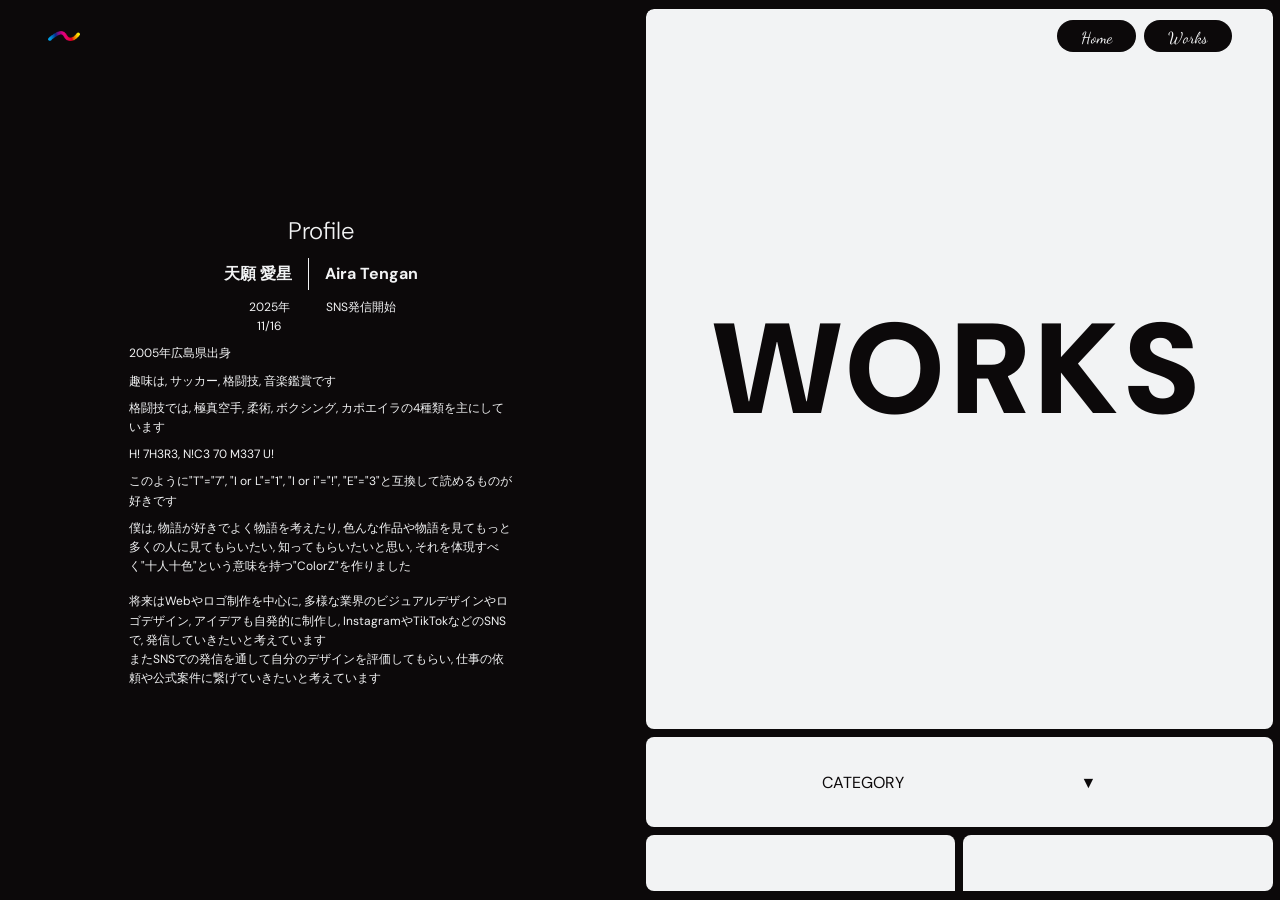
==== index.html @ 40a06f18 "Update index.html" ====
<!DOCTYPE html>
<html lang="ja">

<head>
    <meta charset="utf-8">
    <meta name="viewport" content="width=device-width, initial-scale=1.0">
    <title>works - portfolio</title>

    <link rel="stylesheet" href="css/style.css">
    <link rel="stylesheet" href="css/modaal.css">
</head>

<body class="works">
    <header class="header">
        <h1 class="logo">
            <a href="">
                <img src="img/site_logo.png" alt="logo">
            </a>
        </h1>

        <nav class="nav">
            <ul class="menu">
                <li><a href="https://se0ng.github.io/portfolio-home/"><img src="img/home" alt="">Home</a></li>
                <li><a href=""><img src="img/works" alt="">Works</a></li>
            </ul>
        </nav>

        <input class="check" id="check" type="checkbox">
        <label class="menu-btn" for="check">
            <span class="bar bar-1"></span>
            <span class="bar bar-2"></span>
            <span class="bar bar-3"></span>
        </label>
    </header>

    
    <main class="inner">
        <section class="max-view">

            <div class="view-left-half">
                <div class="sp-box"></div>
                <div class="profile-inner">
                    <h1 class="profile-title">Profile</h1>
                    <h2 class="profile-name">天願 愛星<span></span>Aira Tengan</h2>
                    <dl class="topic-list">
                        <dt>2025年 11/16</dt>
                        <dd>SNS発信開始</dd>
                    </dl>

                    <div class="s-pr">
                        <p>2005年広島県出身</p>
                        <p>趣味は, サッカー, 格闘技, 音楽鑑賞です</p>
                        <p>格闘技では, 極真空手, 柔術, ボクシング, カポエイラの4種類を主にしています</p>
                        <p>H! 7H3R3, N!C3 70 M337 U!</p>
                        <p>このように"T"="7", "I or L"="1", "I or i"="!", "E"="3"と互換して読めるものが好きです</p>
                        <p>僕は, 物語が好きでよく物語を考えたり, 色んな作品や物語を見てもっと多くの人に見てもらいたい,
                            知ってもらいたいと思い, それを体現すべく"十人十色"という意味を持つ"ColorZ"を作りました</p>
                    </div>

                    <div class="message">
                        <p>将来はWebやロゴ制作を中心に, 多様な業界のビジュアルデザインやロゴデザイン, アイデアも自発的に制作し, 
                            InstagramやTikTokなどのSNSで, 発信していきたいと考えています</p>
                        <p>またSNSでの発信を通して自分のデザインを評価してもらい, 仕事の依頼や公式案件に繋げていきたいと考えています</p>
                    </div>
                </div>
            </div>

            <div class="view-right-half">
                <div class="works-grid">
                    <div class="box">
                        <h2 class="title">WORKS</h2>
                    </div>

                    <div class="category">
                        <div class="category-btn">
                            <p class="">CATEGORY</p><span class="">▼</span>
                        </div>

                        <div class="categories">
                            <ul class="tags-list">
                                <li><a href="#">All</a></li>
                                <li><a href="#logo">LOGO</a></li>
                                <li><a href="#graphic">GRAPHIC</a></li>
                                <li><a href="#web">WEB</a></li>
                                <li><a href="#ui">UI</a></li>
                            </ul>
                            <ul class="used-apps-list">
                                <li><a href="#html">HTML</a></li>
                                <li><a href="#css">CSS</a></li>
                                <li><a href="#java-script">JAVA SCRIPT</a></li>
                                <li><a href="#vs-code">VS CODE</a></li>
                                <li><a href="#illustrator">ILLUSTRATOR</a></li>
                                <li><a href="#photoshop">PHOTOSHOP</a></li>
                                <li><a href="#after-effects">AFTER EFFECTS</a></li>
                                <li><a href="#xd">XD</a></li>
                                <li><a href="#figma">FIGMA</a></li>
                            </ul>
                        </div>
                    </div>

                    <div class="works-list">
                        <div class="works-item" data-modal="modal1">
                            <div class="works-item-inner">
                                <div class="works-img">
                                    <img src="img/works-img/works1-1.png" alt="works1">
                                </div>
                                <p class="works-item-txt">MY DESIGN WORKS</p>
                                <h3 class="works-item-title">LOGO - ColorZ</h3>
                                <ul class="tags">
                                    <li id="logo"><span>#</span>LOGO</li>
                                    <li id="web"><span>#</span>WEB</li>
                                </ul>
                                <ul class="used-apps">
                                    <li id="illustrator"><span>#</span>ILLUSTRATOR</li>
                                </ul>
                            </div>
                        </div>
                        <!--  -->
                        <div class="works-item" data-modal="modal2">
                            <div class="works-item-inner">
                                <div class="works-img">
                                    <img src="img/works-img/works2.png" alt="works2">
                                </div>
                                <p class="works-item-txt">MY DESIGN WORKS</p>
                                <h3 class="works-item-title">LOGO - minimalist</h3>
                                <ul class="tags">
                                    <li id="logo"><span>#</span>LOGO</li>
                                </ul>
                                <ul class="used-apps">
                                    <li id="illustrator"><span>#</span>ILLUSTRATOR</li>
                                </ul>
                            </div>
                        </div>
                        <!--  -->
                        <div class="works-item" data-modal="modal3">
                            <div class="works-item-inner">
                                <div class="works-img">
                                    <img src="img/works-img/works3.png" alt="works3">
                                </div>
                                <p class="works-item-txt">MY DESIGN WORKS</p>
                                <h3 class="works-item-title">LOGO - greeting</h3>
                                <ul class="tags">
                                    <li id="logo"><span>#</span>LOGO</li>
                                </ul>
                                <ul class="used-apps">
                                    <li id="illustrator"><span>#</span>ILLUSTRATOR</li>
                                </ul>
                            </div>
                        </div>
                        <!--  -->
                        <div class="works-item" data-modal="modal4">
                            <div class="works-item-inner">
                                <div class="works-img">
                                    <img src="img/works-img/works4-1.png" alt="works4">
                                </div>
                                <p class="works-item-txt">MY DESIGN WORKS</p>
                                <h3 class="works-item-title">LOGO - LAZY CAT</h3>
                                <ul class="tags">
                                    <li id="logo"><span>#</span>LOGO</li>
                                </ul>
                                <ul class="used-apps">
                                    <li id="illustrator"><span>#</span>ILLUSTRATOR</li>
                                </ul>
                            </div>
                        </div>
                        <!--  -->
                        <div class="works-item" data-modal="modal5">
                            <div class="works-item-inner">
                                <div class="works-img">
                                    <img src="img/works-img/works5.png" alt="works5">
                                </div>
                                <p class="works-item-txt">MY DESIGN WORKS</p>
                                <h3 class="works-item-title">VISUAL GRAPHIC - MY BUSINESS CARD</h3>
                                <ul class="tags">
                                    <li id="graphic"><span>#</span>GRAPHIC</li>
                                </ul>
                                <ul class="used-apps">
                                    <li id="illustrator"><span>#</span>ILLUSTRATOR</li>
                                </ul>
                            </div>
                        </div>
                        <!--  -->
                        <div class="works-item" data-modal="modal6">
                            <div class="works-item-inner">
                                <div class="works-img">
                                    <img src="img/works-img/works6.png" alt="works6">
                                </div>
                                <p class="works-item-txt">MY DESIGN WORKS</p>
                                <h3 class="works-item-title">WEB - TETRIS</h3>
                                <ul class="tags">
                                    <li id="logo"><span>#</span>LOGO</li>
                                    <li id="web"><span>#</span>WEB</li>
                                </ul>
                                <ul class="used-apps">
                                    <li id="illustrator"><span>#</span>ILLUSTRATOR</li>
                                    <li id="vs-code"><span>#</span>VS CODE</li>
                                    <li id="html"><span>#</span>HTML</li>
                                    <li id="css"><span>#</span>CSS</li>
                                    <li id="java-script"><span>#</span>JAVA SCRIPT</li>
                                </ul>
                            </div>
                        </div>
                        <!--  -->
                        <div class="works-item" data-modal="modal7">
                            <div class="works-item-inner">
                                <div class="works-img">
                                    <img src="img/works-img/works7.png" alt="works7">
                                </div>
                                <p class="works-item-txt">MY DESIGN WORKS</p>
                                <h3 class="works-item-title">WEB - KOREAN MANGA "LOOKISM" FOR XD</h3>
                                <ul class="tags">
                                    <li id="graphic"><span>#</span>GRAPHIC</li>
                                    <li id="web"><span>#</span>WEB</li>
                                </ul>
                                <ul class="used-apps">
                                    <li id="illustrator"><span>#</span>ILLUSTRATOR</li>
                                    <li id="photoshop"><span>#</span>PHOTOSHOP</li>
                                    <li id="after-effects"><span>#</span>AFTER EFFECTS</li>
                                    <li id="xd"><span>#</span>XD</li>
                                </ul>
                            </div>
                        </div>
                        <!--  -->
                        <div class="works-item" data-modal="modal8">
                            <div class="works-item-inner">
                                <div class="works-img">
                                    <img src="img/works-img/works8.png" alt="works8">
                                </div>
                                <p class="works-item-txt">MY DESIGN WORKS</p>
                                <h3 class="works-item-title">WEB - MY PORTFOLIO SITE</h3>
                                <ul class="tags">
                                    <li id="graphic"><span>#</span>GRAPHIC</li>
                                    <li id="web"><span>#</span>WEB</li>
                                </ul>
                                <ul class="used-apps">
                                    <li id="vs-code"><span>#</span>VS CODE</li>
                                    <li id="html"><span>#</span>HTML</li>
                                    <li id="css"><span>#</span>CSS</li>
                                    <li id="java-script"><span>#</span>JAVA SCRIPT</li>
                                </ul>
                            </div>
                        </div>
                        <!--  -->
                        <div class="works-item" data-modal="modal9">
                            <div class="works-item-inner">
                                <div class="works-img">
                                    <img src="img/works-img/works9.png" alt="works9">
                                </div>
                                <p class="works-item-txt">MY DESIGN WORKS</p>
                                <h3 class="works-item-title">VISUAL GRAPHIC - MUSIC PLAYER UI</h3>
                                <ul class="tags">
                                    <li id="graphic"><span>#</span>GRAPHIC</li>
                                    <li id="ui"><span>#</span>UI</li>
                                </ul>
                                <ul class="used-apps">
                                    <li id="illustrator"><span>#</span>ILLUSTRATOR</li>
                                    <li id="figma"><span>#</span>FIGMA</li>
                                </ul>
                            </div>
                        </div>
                        <!--  -->
                        <div class="works-item" data-modal="modal10">
                            <div class="works-item-inner">
                                <div class="works-img">
                                    <img src="img/works-img/works10-1.png" alt="works10">
                                </div>
                                <p class="works-item-txt">MY DESIGN WORKS</p>
                                <h3 class="works-item-title">VISUAL GRAPHIC - MUSIC PLAYER UI</h3>
                                <ul class="tags">
                                    <li id="logo"><span>#</span>LOGO</li>
                                    <li id="graphic">GRAPHIC</li>
                                </ul>
                                <ul class="used-apps">
                                    <li id="illustrator"><span>#</span>ILLUSTRATOR</li>
                                </ul>
                            </div>
                        </div>
                        <!--  -->
                        <div class="more">
                            <a href=""><img src="img/more.png" alt="more"></a>
                        </div>
                    </div>

                    <div class="home">
                        <p><a href="/home/index.html"><img src="img/icon_plate_home.png" alt="home"></a>> WORKS</p>
                    </div>

                    <footer class="footer">
                        <div class="logo">
                            <a href="/home/index.html"><img src="img/site_logo.png" alt="logo"></a>
                        </div>
                        <div class="sns-link">
                            <ul class="sns-link-list">
                                <li>
                                    <a href=""><img src="img/icon_ig.png" alt="Instagsram"></a>
                                </li>
                                <li>
                                    <a href=""><img src="img/icon_tiktok.png" alt="TikTok"></a>
                                </li>
                            </ul>
                        </div>
                        <p class="footer-txt">&copy; 2025 ColorZ All Rights Reserved.</p>
                    </footer>
                </div>
            </div>
        </section>

        <div class="modal">
            <div id="modal1" class="modal-container">
                <div class="modal-content">
                    <span class="close">&times;</span>
                    <p class="modal-txt">Works No.1</p>
                    <p class="modal-txt">"十人十色" x "グラデーション"<br>standard ver.</p>
                    <img src="img/works-img/works1-1.png" alt="works1" class="modal-img">
                    <p class="modal-txt">"ColorZ" x "から(〜)"<br>symbol ver.</p>
                    <img src="img/works-img/works1-2.png" alt="works1" class="modal-img">
                    <p class="modal-txt">"round" x "monoline"<br>round monoline ver.</p>
                    <img src="img/works-img/works1-3.png" alt="works1" class="modal-img">
                    <p class="modal-txt">"compact" x "round" x "monoline"<br>minimal ver.</p>
                    <img src="img/works-img/works1-4.png" alt="works1" class="modal-img">
                    <a href="/tetris/index.html">
                        <p class="modal-txt">PLAY THE TETRIS</p>
                    </a>
                    <a href="https://xd.adobe.com/view/2cc61c6d-5906-4b9b-8b4e-2edef0f0cccc-7995/?fullscreen">
                        <p class="modal-txt">GO TO LOOKISM'S SITE</p>
                    </a>
                    <a href="/home/index.html">
                        <p class="modal-txt">WATCH MY PORTFOLIO</p>
                    </a>
                </div>
            </div>
            <!--  -->
            <div id="modal2" class="modal-container">
                <div class="modal-content">
                    <span class="close">&times;</span>
                    <p class="modal-txt">Works No.2</p>
                    <img src="img/works-img/works2.png" alt="works2" class="modal-img">
                    <p class="modal-txt">"ミニマリストの特徴" x "minimalist"</p>
                </div>
            </div>
            <!--  -->
            <div id="modal3" class="modal-container">
                <div class="modal-content">
                    <span class="close">&times;</span>
                    <p class="modal-txt">Works No.3</p>
                    <img src="img/works-img/works3.png" alt="works3" class="modal-img">
                    <p class="modal-txt">"日本の挨拶, お辞儀文化" x "greeting"</p>
                </div>
            </div>
            <!--  -->
            <div id="modal4" class="modal-container">
                <div class="modal-content">
                    <span class="close">&times;</span>
                    <p class="modal-txt">Works No.4</p>
                    <p class="modal-txt">"LAZY" x "CAT"</p>
                    <img src="img/works-img/works4-1.png" alt="works4-1" class="modal-img">
                    <img src="img/works-img/works4-2.png" alt="works4-2" class="modal-img">
                    <img src="img/works-img/works4-3.png" alt="works4-3" class="modal-img">
                </div>
            </div>
            <!--  -->
            <div id="modal5" class="modal-container">
                <div class="modal-content">
                    <span class="close">&times;</span>
                    <p class="modal-txt">Works No.5</p>
                    <p class="modal-txt">"白" x "黒" x "銀"</p>
                    <img src="img/works-img/works5-1.png" alt="works5" class="modal-img">
                    <p class="modal-txt">"黒" x "白" x "銀"</p>
                    <img src="img/works-img/works5-2.png" alt="works5" class="modal-img">
                    <p class="modal-txt">"黒" x "黒" x "銀"</p>
                    <img src="img/works-img/works5-3.png" alt="works5" class="modal-img">
                </div>
            </div>
            <!--  -->
            <div id="modal6" class="modal-container">
                <div class="modal-content">
                    <span class="close">&times;</span>
                    <p class="modal-txt">Works No.6</p>
                    <img src="img/works-img/works6.png" alt="works6" class="modal-img">
                    <a href="/tetris/index.html">
                        <p class="modal-txt">PLAY THE TETRIS</p>
                    </a>
                </div>
            </div>
            <!--  -->
            <div id="modal7" class="modal-container">
                <div class="modal-content">
                    <span class="close">&times;</span>
                    <p class="modal-txt">Works No.7</p>
                    <p class="modal-txt">TOP - FRONT</p>
                    <img src="img/works-img/works7-1.png" alt="works7" class="modal-img">
                    <p class="modal-txt">PLOT - FRONT</p>
                    <img src="img/works-img/works7-2.png" alt="works7" class="modal-img">
                    <p class="modal-txt">MANGA - FRONT</p>
                    <img src="img/works-img/works7-3.png" alt="works7" class="modal-img">
                    <a href="https://xd.adobe.com/view/2cc61c6d-5906-4b9b-8b4e-2edef0f0cccc-7995/?fullscreen">
                        <p class="modal-txt">GO TO LOOKISM'S SITE</p>
                    </a>
                </div>
            </div>
            <!--  -->
            <div id="modal8" class="modal-container">
                <div class="modal-content">
                    <span class="close">&times;</span>
                    <p class="modal-txt">Works No.8</p>
                    <img src="img/works-img/works1-2.png" alt="works8" class="modal-img">
                    <a href="/home/index.html">
                        <p class="modal-txt">WATCH MY PORTFOLIO</p>
                    </a>
                </div>
            </div>
            <!--  -->
            <div id="modal9" class="modal-container">
                <div class="modal-content">
                    <span class="close">&times;</span>
                    <p class="modal-txt">Works No.9</p>
                    <p class="modal-txt">"黒グラス" x "diagonal"</p>
                    <img src="img/works-img/works9-1.png" alt="works9" class="modal-img">
                    <p class="modal-txt">"黒グラス" x "front"</p>
                    <img src="img/works-img/works9-2.png" alt="works9" class="modal-img">
                    <p class="modal-txt">"g'night" x "diagonal"</p>
                    <img src="img/works-img/works9-3.png" alt="works9" class="modal-img">
                    <p class="modal-txt">"g'night" x "front"</p>
                    <img src="img/works-img/works9-4.png" alt="works9" class="modal-img">
                    <p class="modal-txt">"黒" x "diagonal"</p>
                    <img src="img/works-img/works9-5.png" alt="works9" class="modal-img">
                    <p class="modal-txt">"黒" x "front"</p>
                    <img src="img/works-img/works9-6.png" alt="works9" class="modal-img">
                </div>
            </div>
            <!--  -->
            <div id="modal10" class="modal-container">
                <div class="modal-content">
                    <span class="close">&times;</span>
                    <p class="modal-txt">Works No.10</p>
                    <img src="img/works-img/works10-1.png" alt="works10" class="modal-img">
                    <p class="modal-txt">"blue"</p>
                    <img src="img/works-img/works10-2.png" alt="works10" class="modal-img">
                    <p class="modal-txt">"white"</p>
                    <img src="img/works-img/works10-3.png" alt="works10" class="modal-img">
                </div>
            </div>
            <!--  -->
        </div>
    </main>

    <script src="https://code.jquery.com/jquery-3.4.1.min.js"
        integrity="sha256-CSXorXvZcTkaix6Yvo6HppcZGetbYMGWSFlBw8HfCJo=" crossorigin="anonymous"></script>
    <script src="js/script.js" defer></script>
    <script src="js/modaal.js" defer></script>
</body>

</html>
---- css/style.css ----
@charset "utf-8";

/* Variable */
@import url('https://fonts.googleapis.com/css2?family=Dancing+Script:wght@400..700&display=swap');
@import url('https://fonts.googleapis.com/css2?family=DM+Sans:ital,opsz,wght@0,9..40,100..1000;1,9..40,100..1000&display=swap');
@import url('https://fonts.googleapis.com/css2?family=Figtree:ital,wght@0,300..900;1,300..900&display=swap');


*,
*::before,
*::after {
    box-sizing: border-box;
    margin: 0;
    padding: 0;
    text-decoration: none;
    list-style: none;
}

html,
body {
    font-size: 16px;
}

body {
    font-family: "DM Sans";
    /* font-optical-sizing: auto; */
    font-weight: 400;
    font-style: normal;
    background: #0c090a;
    color: #808080;
    overflow: hidden;
    display: flex;
    justify-content: center;
    align-items: center;
}

a:hover {
    opacity: .7;
    transition: opacity .3s ease;
}

/* HEADER */
.header {
    display: flex;
    justify-content: space-between;
    align-items: center;
    position: fixed;
    top: .25rem;
    padding: 1rem;
    width: 90%;
    z-index: 10;
}

.logo,
.logo a {
    width: 2rem;
    max-height: 1rem;
    display: flex;
    justify-content: center;
    align-items: center;
}

.logo img {
    width: 100%;
    height: 100%;
}

@media screen and (min-width:768px) {
    .header {
        width: 95%;
    }
}

/* HUMBERGAR MENU */
.check {
    display: none;
}

.menu-btn {
    --gap: 5px;
    --height-bar: 2px;
    --pos-y-bar-one: 0;
    --pos-y-bar-three: 0;
    --scale-bar: 1;
    --rotate-bar-one: 0;
    --rotate-bar-three: 0;
    width: 2rem;
    height: 2rem;
    display: flex;
    flex-direction: column;
    align-items: center;
    gap: var(--gap);
    cursor: pointer;
    position: relative;
    background-color: #0c090a;
    padding: .5rem;
    border-radius: 1.5rem;
}

.open .menu-btn {
    background-color: transparent;
}

.bar {
    display: block;
    position: relative;
    height: var(--height-bar);
    width: 1.25rem;
    border-radius: .5rem;
    background-color: #f2f3f4;
    z-index: 10;
}

.open .bar {
    background-color: #0c090a;
}

.bar-1 {
    top: var(--pos-y-bar-one);
    transform: rotate(var(--rotate-bar-one));
    transition: top 200ms 100ms, transform 100ms;
}

.bar-2 {
    transform: scaleX(var(--scale-bar));
    transition: transform 150ms 100ms;
}

.bar-3 {
    bottom: var(--pos-y-bar-three);
    transform: rotate(var(--rotate-bar-three));
    transition: bottom 200ms 100ms, transform 100ms;
}

.check:checked+.menu-btn>.bar-1 {
    transition: top 200ms, transform 200ms 100ms;
}

.check:checked+.menu-btn>.bar-3 {
    transition: bottom 200ms, transform 200ms 100ms;
}

.check:checked+.menu-btn {
    --pos-y-bar-one: calc(var(--gap) + var(--height-bar));
    --pos-y-bar-three: calc(var(--gap) + var(--height-bar));
    --scale-bar: 0;
    --rotate-bar-one: 45deg;
    --rotate-bar-three: -45deg;
}

.menu {
    display: flex;
    flex-direction: column;
    justify-content: center;
    align-items: center;
    text-align: center;
    position: fixed;
    top: 0;
    left: 0;
    width: 100%;
    height: 100%;
    gap: 5vh;
    background-color: rgba(229, 229, 229, .9);
    font-family: "Dancing Script";
    font-size: 1rem;
    transform: translateX(100%);
    transition: .1s ease;
}

.menu a {
    color: #f2f3f4;
    z-index: 10;
}

.menu a:hover img {
    display: block;
}

@media screen and (min-width:841px) {
    .menu-btn {
        display: none;
    }

    .menu {
        position: static;
        flex-direction: row;
        width: auto;
        height: 2rem;
        background-color: transparent;
        transform: none;
        gap: .5rem;
    }

    .menu li {
        background-color: #0c090a;
        height: 2rem;
        padding: .5rem 1.5rem;
        border-radius: 10rem;
    }
}

.open .menu {
    transform: translateX(0);
}

.open .menu li {
    height: auto;
    font-size: 15vw;
    padding: 0;
}

.open .menu a {
    color: #0c090a;
}

/* WORKS */
.inner {
    display: flex;
    justify-content: center;
    align-items: center;
}

.max-view {
    display: flex;
    flex-direction: column;
    justify-content: space-evenly;
    align-items: center;
    width: 100vw;
    height: 90vh;
    background: #0c090a;
}

.view-left-half {
    width: 95%;
    height: calc(4rem - .25rem);
    border-radius: .75rem;
    margin: .25rem;
}

.sp-box {
    width: 100%;
    height: 100%;
    background-color: #f2f3f4;
    border-radius: .75rem;
}

.profile-inner {
    display: none;
}

.view-right-half {
    width: 95%;
    height: calc(98% - 4rem - .25rem);
    margin: .25rem;
    border-radius: .75rem;
    overflow-x: hidden;
    overflow-y: auto;
}

@media screen and (min-width:768px) {
    .max-view {
        flex-direction: row;
        height: 100vh;
    }

    .view-left-half {
        width: 49%;
        height: 98%;
        border-radius: .5rem;
        position: sticky;
        z-index: 0;
        display: flex;
        justify-content: center;
        align-items: center;
    }

    .sp-box {
        background-color: transparent;
        display: none;
    }

    .profile-inner {
        display: flex;
    }

    .view-right-half {
        width: 49%;
        height: 98%;
        border-radius: .5rem;
    }
}

/* MAIN - LEFT */
.profile-inner {
    width: 30vw;
    flex-direction: column;
    justify-content: center;
    align-items: center;
    color: #f2f3f4;
    line-height: 1.6;
    font-size: .75rem;
}

.profile-title {
    font-size: 1.5rem;
    font-weight: 300;
}

.profile-name {
    font-size: 1rem;
    display: flex;
    align-items: center;
}

.profile-name span {
    border-left: .1rem solid #f2f3f4;
    padding: 1rem 0;
    margin: 0 1rem;
}

.topic-list {
    text-align: center;
}

.topic-list dt {
    clear: left;
    float: left;
    width: 3rem;
    margin-right: 2rem;
}

.topic-list dd {
    overflow: hidden;
}

.profile-title,
.profile-name,
.topic-list,
.s-pr,
.s-pr p {
    margin-bottom: .5rem;
}

/* MAIN - RIGHT */
.works-grid {
    max-width: 100%;
    max-height: 100%;
    display: flex;
    flex-wrap: wrap;
    justify-content: center;
    gap: .5rem;
    border-radius: .75rem;
    z-index: 5;
}

.box {
    width: 100%;
    height: 60vh;
    background-color: #f2f3f4;
    border-radius: .75rem;
    display: flex;
    justify-content: center;
    align-items: center;
}

@media screen and (min-width:540px) {
    .box {
        height: 80vh;
    }
}

.title {
    font-family: "DM Sans";
    font-size: 10vw;
    font-weight: 1000;
    letter-spacing: .5rem;
    color: #0c090a;
}

.category {
    width: 100%;
    height: auto;
    display: flex;
    flex-direction: column;
}

.category-btn {
    width: 100%;
    height: 10vh;
    background-color: #f2f3f4;
    border-radius: .75rem;
    font-size: 1rem;
    color: #0c090a;
    display: flex;
    justify-content: space-evenly;
    align-items: center;
}

.category-btn:hover p {
    transform: scale(1.2);
    transition: transform .3s ease;
}

.categories {
    width: 100%;
    padding: 3rem;
    height: auto;
    display: none;
}

.open.categories {
    display: flex;
    justify-content: space-evenly;
    animation: slideUp .3s ease;
}

.open.categories .category-btn span {
    transform: rotate(360deg *5);
    transition: transform .3s forwards;
}

.tags-list,
.used-apps-list {
    display: flex;
    flex-direction: column;
    gap: .5rem;
    font-family: "DM Sans";
    font-weight: 300;
}

.tags-list a,
.used-apps-list a {
    color: #f2f3f4;
}

.works-list {
    width: 100%;
    display: flex;
    flex-direction: column;
    gap: .5rem;
}

@media screen and (min-width:540px) {
    .works-list {
        display: grid;
        grid-template-columns: repeat(2, 1fr);
    }
}

.works-item,
.more {
    width: 100%;
    height: 60vh;
    display: flex;
    flex-direction: column;
    justify-content: center;
    align-items: center;
    background-color: #f2f3f4;
    border-radius: .75rem;
    font-family: "Figtree";
    cursor: pointer;
    transition: background-color .3s ease;
}

.works-item:hover {
    background-color: transparent;
}

.works-item:hover .works-img img,
.more:hover .more img {
    transform: scale(1.1);
    transition: transform .3s ease;
}

.works-item-inner {
    color: #0c090a;
}

.works-item:hover .works-item-inner {
    color: #f2f3f4;
}

.works-item-inner {
    display: flex;
    flex-direction: column;
    justify-content: center;
    width: 60%;
    height: 70%;
    margin: .5rem 0;
}

.works-img {
    width: 100%;
    height: 80%;
    display: flex;
    justify-content: center;
    align-items: center;
    background-color: #f2f3f4;
    border-radius: .75rem;
    margin-bottom: .5rem;
    padding: 1rem;
}

@media screen and (min-width:768px) {
    .works-img {
        height: 60%;
    }
}

.works-img img {
    max-width: 100%;
    max-height: 100%;
}

.works-item-txt {
    font-size: .75rem;
    opacity: .5;
}

.works-item-title {
    font-size: 1rem;
}

.tags {
    display: flex;
    flex-direction: row;
    font-size: .75rem;
    gap: .1rem;
    margin-bottom: .1rem;
}

.used-apps {
    display: flex;
    flex-direction: column;
    font-size: .75rem;
    gap: .1rem;
}

.more {
    background-color: #0c090a;
    border-radius: .75rem;
}

.more img {
    width: 100%;
}

@media screen and (min-width:841px) {

    .works-grid,
    .box,
    .category-btn,
    .works-item,
    .works-img .more {
        border-radius: .5rem;
    }
}

.home {
    width: 100%;
    height: 10vh;
    background-color: #f2f3f4;
    border-radius: .75rem;
}

.home p {
    width: 100%;
    height: 100%;
    display: flex;
    justify-content: center;
    align-items: center;
    font-size: 1rem;
    color: #0c090a;
    gap: 1rem;
}

.home img {
    height: 3vh;
}

.home a {
    color: #0c090a;
}

.home img:hover {
    transform: scale(1.1);
    transition: transform .3s ease;
}

@media screen and (min-width:841px) {
    .home {
        border-radius: .5rem;
    }
}

/* ----------     FOOTER     ---------- */
.footer {
    width: 50vw;
    margin-top: 5rem;
    padding: 1rem 0;
    display: flex;
    flex-direction: column;
    justify-content: center;
    align-items: center;
}

.sns-link-list {
    width: 50vw;
    display: flex;
    justify-content: space-evenly;
    align-items: center;
    margin: 3rem 0;
    padding: 2rem 0;
}

.sns-link-list img {
    width: 2rem;
    height: auto;
    border-radius: .5rem;
}

.footer-txt {
    font-size: .5rem;
    font-weight: 300;
    color: #f2f3f4;
}

@media screen and (min-width:768px) {
    .footer-txt {
        font-size: .75rem;
    }
}
---- css/modaal.css ----
@charset "utf-8";

/* modal */
.modal {
    max-width: 90vw;
    max-height: 90vh;
}

.modal-container {
    position: fixed;
    inset: 0;
    background-color: rgba(0, 0, 0, .7);
    display: flex;
    justify-content: center;
    align-items: center;
    opacity: 0;
    visibility: hidden;
    pointer-events: none;
    transition: opacity .3s ease, visibility .3s ease;
    z-index: 15;
}

@media screen and (min-width:768px) {
    .modal-container {
        justify-content: flex-start;
        align-items: center;
    }
}

/* 表示状態 */
.modal-container.show {
    opacity: 1;
    visibility: visible;
    pointer-events: auto;
}

.modal-content a {
    color: #0c090a;
}

/* モーダルの中身 */
.modal-content {
    position: relative;
    background-color: #f2f3f4;
    border: #212121;
    padding: 2rem;
    border-radius: .75rem;
    width: 100%;
    max-width: 90vw;
    max-height: 90vh;
    overflow-y: scroll;
    overflow-x: hidden;
    display: flex;
    flex-direction: column;
    align-items: center;
    transform: scale(.95);
    transition: transform .3s ease;
    scrollbar-width: none;
}

.modal-content::-webkit-scrollbar {
    display: none;
}

.modal-img {
    max-width: 100%;
}

.modal-txt {
    font-size: 1rem;
    line-height: 1.6;
    color: #0c090a;
    text-align: center;
}

.modal-txt:nth-child(n+2) {
    margin-top: 3rem;
}

@media screen and (min-width:768px) {
    .modal-content {
        left: .25rem;
        max-width: 50vw;
    }

    .modal-img {
        max-height: 80vh;
    }

    .modal-txt {
        font-size: 1.25rem;
    }
}

/* 開いた時のアニメーション */
.modal.show .modal-content {
    transform: scale(1);
}

/* 閉じるボタン */
.close {
    background-color: #0c090a;
    color: #f2f3f4;
    border: none;
    width: 2rem;
    height: 2rem;
    font-size: 1.5rem;
    border-radius: 1rem;
    line-height: 1.6;
    cursor: pointer;
    position: sticky;
    top: 0;
    right: 0;
    display: flex;
    justify-content: center;
    align-items: center;
    align-self: flex-end;
    z-index: 20;
}

.close:hover {
    opacity: .7;
}

/* animation */
@keyframes fadeIn {
    from {
        opacity: 0;
    }

    to {
        opacity: 1;
    }
}

@keyframes slideUp {
    from {
        transform: translateY(10%);
        opacity: 0;
    }

    to {
        transform: translateY(0);
        opacity: 1;
    }
}

@keyframes zoomIn {
    from {
        transform: scale(0);
    }

    to {
        transform: scale(1);
    }
}

@keyframes spin {
    from {
        transform: rotate(0deg);
    }

    to {
        transform: rotate(1800deg);
        /* 360*5 → 1800 */
    }
}
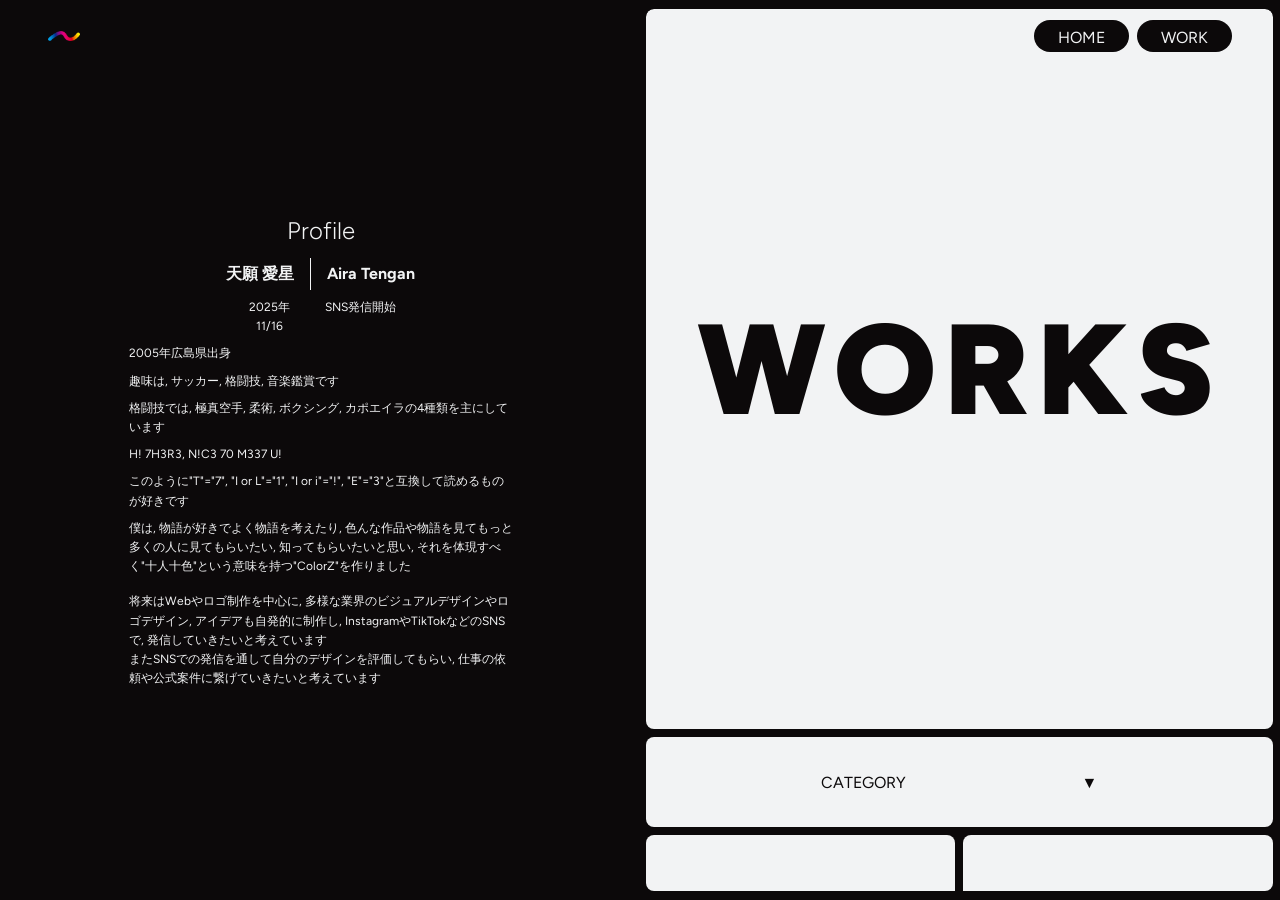
==== commit 66969023: "Update index.html" ====
--- a/index.html
+++ b/index.html
@@ -20,8 +20,8 @@
 
         <nav class="nav">
             <ul class="menu">
-                <li><a href="https://se0ng.github.io/portfolio-home/"><img src="img/home" alt="">Home</a></li>
-                <li><a href=""><img src="img/works" alt="">Works</a></li>
+                <li><a href="https://se0ng.github.io/portfolio-home/">HOME</a></li>
+                <li><a href="">WORK</a></li>
             </ul>
         </nav>
 
@@ -353,9 +353,9 @@
                     <span class="close">&times;</span>
                     <p class="modal-txt">Works No.4</p>
                     <p class="modal-txt">"LAZY" x "CAT"</p>
-                    <img src="img/works-img/works4-1.png" alt="works4-1" class="modal-img">
-                    <img src="img/works-img/works4-2.png" alt="works4-2" class="modal-img">
-                    <img src="img/works-img/works4-3.png" alt="works4-3" class="modal-img">
+                    <img src="img/works-img/works4-1.png" alt="works4" class="modal-img">
+                    <img src="img/works-img/works4-2.png" alt="works4" class="modal-img">
+                    <img src="img/works-img/works4-3.png" alt="works4" class="modal-img">
                 </div>
             </div>
             <!--  -->
--- a/css/style.css
+++ b/css/style.css
@@ -1,8 +1,6 @@
 @charset "utf-8";
 
 /* Variable */
-@import url('https://fonts.googleapis.com/css2?family=Dancing+Script:wght@400..700&display=swap');
-@import url('https://fonts.googleapis.com/css2?family=DM+Sans:ital,opsz,wght@0,9..40,100..1000;1,9..40,100..1000&display=swap');
 @import url('https://fonts.googleapis.com/css2?family=Figtree:ital,wght@0,300..900;1,300..900&display=swap');
 
 
@@ -22,7 +20,7 @@
 }
 
 body {
-    font-family: "DM Sans";
+    font-family: "Figtree";
     /* font-optical-sizing: auto; */
     font-weight: 400;
     font-style: normal;
@@ -161,7 +159,6 @@
     height: 100%;
     gap: 5vh;
     background-color: rgba(229, 229, 229, .9);
-    font-family: "Dancing Script";
     font-size: 1rem;
     transform: translateX(100%);
     transition: .1s ease;
@@ -370,7 +367,7 @@
 }
 
 .title {
-    font-family: "DM Sans";
+    font-family: "Figtree";
     font-size: 10vw;
     font-weight: 1000;
     letter-spacing: .5rem;
